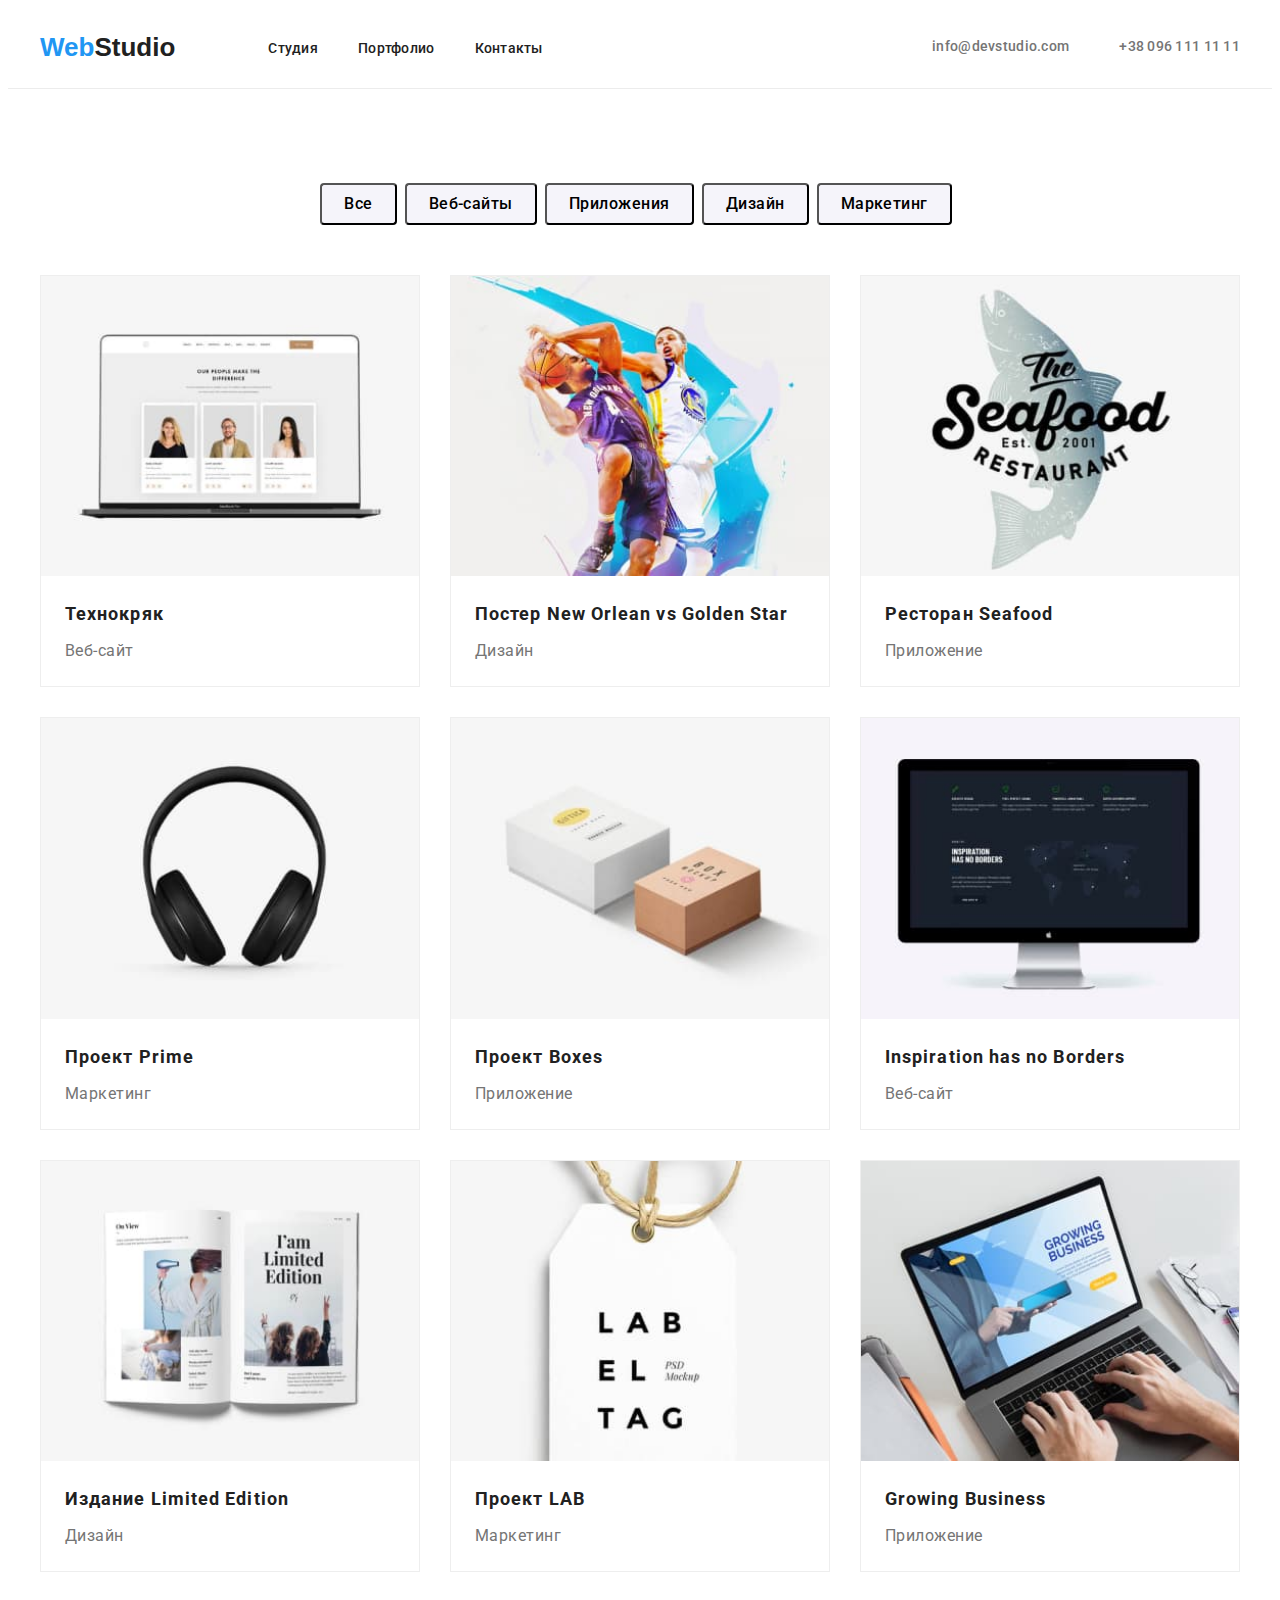
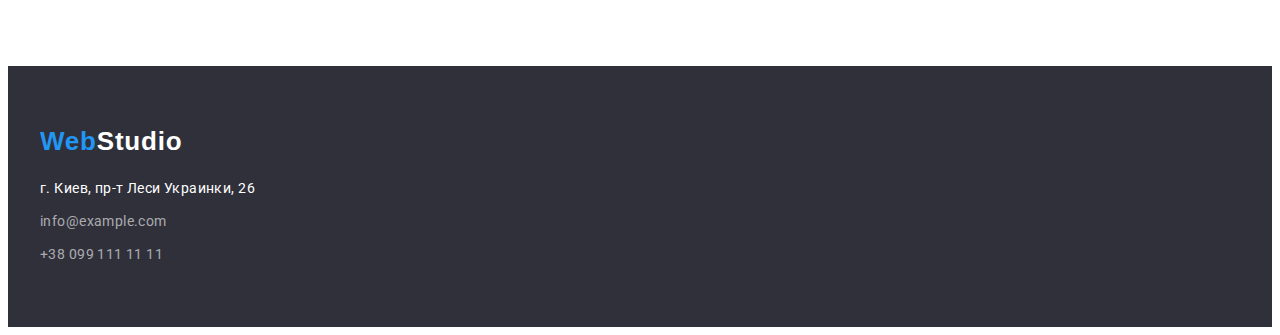
==== portfolio.html @ 6219fe59 "background hero" ====
<!DOCTYPE html>
<html lang="ru">
<head>
    <meta charset="UTF-8">
    <meta http-equiv="X-UA-Compatible" content="IE=edge">
    <meta name="viewport" content="width=device-width, initial-scale=1.0">
    <title>Portfolio</title>
    <link rel="preconnect" href="https://fonts.googleapis.com">
    <link rel="preconnect" href="https://fonts.gstatic.com" crossorigin>
    <link href="https://fonts.googleapis.com/css2?family=Roboto:wght@400;500;700;900&display=swap" rel="stylesheet">
    <link rel="stylesheet" href="./css/style.css" />
</head>
<body>
    <header class="header">
        <div class="container header-container">
            <nav class="navigation">
                <a href="/" class="logo"><span class="logo-web" lang="en">Web</span>Studio
                </a>
        
                <ul class="header-list">
                    <li class="header-item">
                        <a href="./index.html" class="header-link">Студия</a>
                    </li>
                    <li class="header-item">
                        <a href="./portfolio.html" class="header-link">Портфолио</a>
                    </li>
                    <li class="header-item">
                        <a href="" class="header-link">Контакты</a>
                    </li>
                </ul>
            </nav>
        
            <ul class="header-list-contacts">
                <li class="header-item-contacts">
                    <a href="mailto:info@devstudio.com" class="header-link">info@devstudio.com</a>
                </li>
                <li class="header-item-contacts">
                    <a href="tel:+380961111111" class="header-link">+38 096 111 11 11</a>
                </li>
            </ul>
        </div>
    </header>

    <main>
        <section class="section">
            <div class="container">
                <h1 class="visually-hidden">Кнопки</h1>
                    <ul class="portfolio-btn-list">
                        <li class="portfolio-btn-item"><button type="button" class="portfolio-btn">Все</button></li>
                        <li class="portfolio-btn-item"><button type="button" class="portfolio-btn">Веб-сайты</button></li>  
                        <li class="portfolio-btn-item"><button type="button" class="portfolio-btn">Приложения</button></li>
                        <li class="portfolio-btn-item"><button type="button" class="portfolio-btn">Дизайн</button></li>
                        <li class="portfolio-btn-item"><button type="button" class="portfolio-btn">Маркетинг</button></li>
                    </ul>
            
                <ul class="portfolio">
                    <li class="portfolio-item">
                        <a href="./Images-portfolio/1-tehnokrack.jpg" class="portfolio-item-link"><img src="./Images-portfolio/1-tehnokrack.jpg" alt="" width="370">
                            <div class="portfolio-item-name">
                                <h3 class="portfolio-item-heading">Технокряк</h3>
                                <p class="portfolio-item-paragraph">Веб-сайт</p>
                            </div>
                        </a>

                    </li>
                    <li class="portfolio-item">
                        <a href="./Images-portfolio/2-poster.jpg" class="portfolio-item-link"><img src="./Images-portfolio/2-poster.jpg" alt="" width="370">
                            <div class="portfolio-item-name">
                                <h3 class="portfolio-item-heading">Постер <span lang="en">New Orlean vs Golden Star</span></h3>
                                <p class="portfolio-item-paragraph">Дизайн</p>
                            </div>
                        </a>
                        
                    </li>
                    <li class="portfolio-item">
                        <a href="./Images-portfolio/3-restaurant.jpg" class="portfolio-item-link"><img src="./Images-portfolio/3-restaurant.jpg" alt="" width="370">
                            <div class="portfolio-item-name">
                                <h3 class="portfolio-item-heading">Ресторан <span lang="en">Seafood</span></h3>
                                <p class="portfolio-item-paragraph">Приложение</p>
                            </div>
                        </a>
                        
                    </li>
                    <li class="portfolio-item">
                        <a href="./Images-portfolio/4-prime.jpg" class="portfolio-item-link"><img src="./Images-portfolio/4-prime.jpg" alt="" width="370">
                            <div class="portfolio-item-name">
                                <h3 class="portfolio-item-heading">Проект <span lang="en">Prime</span></h3>
                                <p class="portfolio-item-paragraph">Маркетинг</p>
                            </div>
                        </a>

                    </li>
                    <li class="portfolio-item">
                        <a href="./Images-portfolio/5-boxes.jpg" class="portfolio-item-link"><img src="./Images-portfolio/5-boxes.jpg" alt="" width="370">
                            <div class="portfolio-item-name">
                                <h3 class="portfolio-item-heading">Проект <span lang="en">Boxes</span></h3>
                                <p class="portfolio-item-paragraph">Приложение</p>
                            </div>
                        </a>
                        
                    </li>
                    <li class="portfolio-item">
                        <a href="./Images-portfolio/6-inspiration.jpg" class="portfolio-item-link"><img src="./Images-portfolio/6-inspiration.jpg" alt="" width="370">
                            <div class="portfolio-item-name">
                                <h3 class="portfolio-item-heading"><span lang="en">Inspiration has no Borders</span></h3>
                                <p class="portfolio-item-paragraph">Веб-сайт</p>
                            </div>
                        </a>

                    </li>
                    <li class="portfolio-item">
                        <a href="./Images-portfolio/7-edition.jpg" class="portfolio-item-link"><img src="./Images-portfolio/7-edition.jpg" alt="" width="370">
                            <div class="portfolio-item-name">
                                <h3 class="portfolio-item-heading">Издание <span lang="en">Limited Edition</span></h3>
                                <p class="portfolio-item-paragraph">Дизайн</p>
                            </div>
                        </a>

                    </li>
                    <li class="portfolio-item">
                        <a href="./Images-portfolio/8-lab.jpg" class="portfolio-item-link"><img src="./Images-portfolio/8-lab.jpg" alt="" width="370">
                            <div class="portfolio-item-name">
                                <h3 class="portfolio-item-heading">Проект <span lang="en">LAB</span></h3>
                                <p class="portfolio-item-paragraph">Маркетинг</p>
                            </div>
                        </a>

                    </li>
                    <li class="portfolio-item">
                        <a href="./Images-portfolio/9-business.jpg" class="portfolio-item-link"><img src="./Images-portfolio/9-business.jpg" alt="" width="370">
                            <div class="portfolio-item-name">
                                <h3 class="portfolio-item-heading"><span lang="en">Growing Business</span></h3>
                                <p class="portfolio-item-paragraph">Приложение</p>
                            </div>
                        </a>

                    </li>
                </ul>
            </div>
        </section>

    </main>

    <footer class="footer">
        <div class="container">
            <div class="container-logo">
                <a href="/" class="footer-logo"><span class="footer-web" lang="en">Web</span>Studio</a>
            </div>
            <address class="footer-address">
                <ul class="footer-list">
                    <li class="footer-item">
                        <a href="" class="footer-item-address">г. Киев, пр-т Леси Украинки, 26</a>
                    </li>
                    <li class="footer-item">
                        <a href="mailto:info@example.com" class="footer-item-mail">info@example.com</a>
                    </li>
                    <li class="footer-item">
                        <a href="tel:+380991111111" class="footer-item-tel">+38 099 111 11 11</a>
                    </li>
                </ul>
            </address>
        </div>
    
    </footer>
    
</body>
</html>
---- css/style.css ----
body {
  font-family: 'Roboto', sans-serif;
  color: #212121;
}

:root {
  --accent-color: #2196f3;
  --white-color: #ffffff;
  --contacts-color: #757575;
  --text-color: #757575;
  --background-color: #2f303a;
  --portfolio-link: #212121;
  --portfolio-btn: #f5f4fa;
}

.container {
  width: 1200px;
  padding-left: 15px;
  padding-right: 15px;
  margin: 0 auto;
}

ul {
  list-style-type: none;
}

a {
  text-decoration: none;
}

p,
h1,
h2,
h3 {
  margin: 0;
}

ul {
  margin: 0;
  padding: 0;
}

button {
  cursor: pointer;
}

img {
  display: block;
  width: 100%;
  height: auto;
}

.section {
  padding-top: 94px;
  padding-bottom: 94px;
}

/*------header------*/

.header {
  padding-top: 24px;
  padding-bottom: 25px;
}

.logo {
  font-family: 'Raleway', sans-serif;
  font-weight: bold;
  font-size: 26px;
  line-height: 1.19;
  color: currentColor;
  margin-right: 93px;
}

.logo-web {
  color: var(--accent-color);
}

.header-link,
.header-list-contacts {
  font-style: normal;
  font-weight: 500;
  font-size: 14px;
  line-height: 1.14;
  letter-spacing: 0.02em;
  color: currentColor;
}

.header-container {
  display: flex;
}

.navigation {
  display: flex;
  align-items: center;
}

.header-list {
  display: flex;
}

.header-item + .header-item {
  margin-left: 40px;
}

.header-link:hover,
.header-link:focus {
  color: var(--accent-color);
}

.header-item-contacts + .header-item-contacts {
  margin-left: 50px;
}

.header-list-contacts:hover,
.header-list-contacts:focus {
  color: var(--accent-color);
}

.header-list-contacts {
  display: flex;
  margin-left: auto;
  align-items: center;
}

.header-item-contacts {
  color: var(--contacts-color);
}

/*------hero------*/
.hero {
  background-color: var(--background-color);
  background-image: linear-gradient(rgba(47, 48, 58, 0.4), rgba(47, 48, 58, 0.4)),
    url(../Images-hero/img-hero.jpg);
  background-repeat: no-repeat;
  background-position: center;
  background-size: cover;
  height: 600px;
  padding-top: 200px;
  padding-bottom: 200px;
  display: flex;
  flex-grow: 1;
  flex-direction: column;
}

.hero-title {
  font-weight: 900;
  font-size: 44px;
  line-height: 1.36;
  color: var(--white-color);
  text-align: center;
  letter-spacing: 0.06em;
  text-transform: uppercase;
  width: 696px;
  margin: 0 auto 30px auto;
}

.hero-btn {
  font-family: inherit;
  font-weight: bold;
  font-size: 16px;
  line-height: 1.875;
  display: flex;
  align-items: center;
  text-align: center;
  letter-spacing: 0.06em;
  color: var(--white-color);
  background: #2196f3;
  cursor: pointer;
  box-shadow: 0px 4px 4px rgba(0, 0, 0, 0.15);
  border-radius: 4px;
  min-width: 200px;
  margin: 0 auto;
  justify-content: center;
  height: 50px;
}

/*------feature------*/

.feature-list {
  display: flex;
}

.feature-item + .feature-item {
  margin-left: 30px;
}

.feature-heading {
  font-weight: bold;
  font-size: 14px;
  line-height: 1.14;
  letter-spacing: 0.03em;
  text-transform: uppercase;
  color: currentColor;
  margin-bottom: 10px;
}

.feature-text {
  font-weight: normal;
  font-size: 14px;
  line-height: 24px;
  letter-spacing: 0.03em;
  color: var(--text-color);
}

/*------activity & command------*/
.activity-heading,
.command-heading {
  font-weight: bold;
  font-size: 36px;
  line-height: 1.16;
  text-align: center;
  letter-spacing: 0.03em;
  color: currentColor;
}

.activity {
  padding-top: 0;
}

.activity-heading {
  margin-bottom: 50px;
}

.activity-list {
  display: flex;
}

.activity-item + .activity-item {
  margin-left: 30px;
}

/*------command------*/
.command {
  background: #f5f4fa;
  padding-top: 94px;
}

.command-item + .command-item {
  margin-left: 30px;
}

.command-item {
  background: #ffffff;
  box-shadow: 0px 1px 3px rgba(0, 0, 0, 0.12), 0px 1px 1px rgba(0, 0, 0, 0.14),
    0px 2px 1px rgba(0, 0, 0, 0.2);
  border-radius: 0px 0px 4px 4px;
  margin-bottom: 16px;
}
.comand-item-name {
  padding-top: 30px;
  padding-bottom: 30px;
}

.command-list {
  display: flex;
}

.command-heading {
  margin-bottom: 50px;
}

.command-item-heading {
  font-weight: 500;
  font-size: 16px;
  line-height: 1.187;
  text-align: center;
  letter-spacing: 0.03em;
  color: currentColor;
  margin-bottom: 10px;
}
.command-item-paragraph {
  font-weight: normal;
  font-size: 16px;
  line-height: 1.187;
  text-align: center;
  letter-spacing: 0.03em;
  color: var(--text-color);
}

.command-item-networks {
  display: flex;
  justify-content: center;
}

.command-social-networks.command-social-networks {
  margin-left: 10px;
}

.social-networks-link {
  width: 44px;
  height: 44px;
}

/*------footer------*/
.footer {
  background-color: var(--background-color);
  padding-top: 60px;
  padding-bottom: 60px;
  flex-grow: 1;
}

.footer-logo {
  font-family: 'Raleway', sans-serif;
  font-weight: bold;
  font-size: 26px;
  line-height: 1.19;
  letter-spacing: 0.03em;
  color: var(--white-color);
}

.container-logo {
  margin-bottom: 20px;
}

.footer-web {
  color: var(--accent-color);
}

.footer-item-address:hover,
.footer-item-mail:hover,
.footer-item-tel:hover {
  color: var(--accent-color);
}

.footer-item-address:focus,
.footer-item-mail:focus,
.footer-item-tel:focus {
  color: var(--accent-color);
}

.footer-item-address {
  font-style: normal;
  font-weight: normal;
  font-size: 14px;
  line-height: 1.71;
  letter-spacing: 0.03em;
  color: var(--white-color);
}

.footer-item-mail,
.footer-item-tel {
  font-style: normal;
  font-weight: normal;
  font-size: 14px;
  line-height: 1.71;
  letter-spacing: 0.03em;
  color: rgba(255, 255, 255, 0.6);
}

.footer-item {
  margin-bottom: 9px;
}

.footer-item:last-child {
  margin-bottom: 0;
}

/*------css-portfolio-------*/
.visually-hidden {
  position: absolute;
  white-space: nowrap;
  width: 1px;
  height: 1px;
  overflow: hidden;
  border: 0;
  padding: 0;
  clip: rect(0 0 0 0);
  clip-path: inset(50%);
  margin: -1px;
  background: #f5f4fa;
  border-radius: 4px;
}

.header {
  border-bottom-width: 1px;
  border-bottom-style: solid;
  border-bottom-color: #ececec;
}

.portfolio-btn:hover {
  background-color: var(--accent-color);
  color: var(--white-color);
  box-shadow: 0px 3px 1px rgba(0, 0, 0, 0.1), 0px 1px 2px rgba(0, 0, 0, 0.08),
    0px 2px 2px rgba(0, 0, 0, 0.12);
  border-radius: 4px;
  font-weight: 500;
  font-size: 16px;
  line-height: 26px;
  text-align: center;
  letter-spacing: 0.03em;
}

.portfolio-btn:focus {
  background-color: var(--accent-color);
  color: var(--white-color);
  box-shadow: 0px 3px 1px rgba(0, 0, 0, 0.1), 0px 1px 2px rgba(0, 0, 0, 0.08),
    0px 2px 2px rgba(0, 0, 0, 0.12);
  border-radius: 4px;
  font-weight: 500;
  font-size: 16px;
  line-height: 26px;
  text-align: center;
  letter-spacing: 0.03em;
}

.portfolio-btn-list {
  margin-bottom: 50px;
  display: flex;
  align-items: center;
  justify-content: center;
}

.portfolio-btn-item {
  margin-right: 8px;
}

.portfolio-btn {
  font-family: inherit;
  font-weight: 500;
  font-size: 16px;
  line-height: calc(26 / 16);
  text-align: center;
  letter-spacing: 0.03em;
  cursor: pointer;
  padding-top: 6px;
  padding-bottom: 6px;
  padding-left: 22px;
  padding-right: 22px;
  background-color: var(--portfolio-btn);
  border-radius: 4px;
}

.portfolio {
  display: flex;
  margin-left: -30px;
  margin-bottom: -30px;
  flex-wrap: wrap;
}

.portfolio-item {
  box-sizing: border-box;
  width: calc(100% / 3 - 30px);
  margin-left: 30px;
  margin-bottom: 30px;
  border: 1px solid #eeeeee;
}

.portfolio-item-name {
  padding-top: 20px;
  padding-bottom: 20px;
}

.portfolio-item-heading {
  font-weight: bold;
  font-size: 18px;
  line-height: calc(36 / 18);
  letter-spacing: 0.06em;
  padding-bottom: 4px;
  margin-left: 24px;
  color: var(--portfolio-link);
}

.portfolio-item-paragraph {
  font-weight: normal;
  font-size: 16px;
  line-height: 30px;
  letter-spacing: 0.03em;
  color: var(--text-color);
  margin-left: 24px;
}

.portfolio-item-link {
  display: block;
}
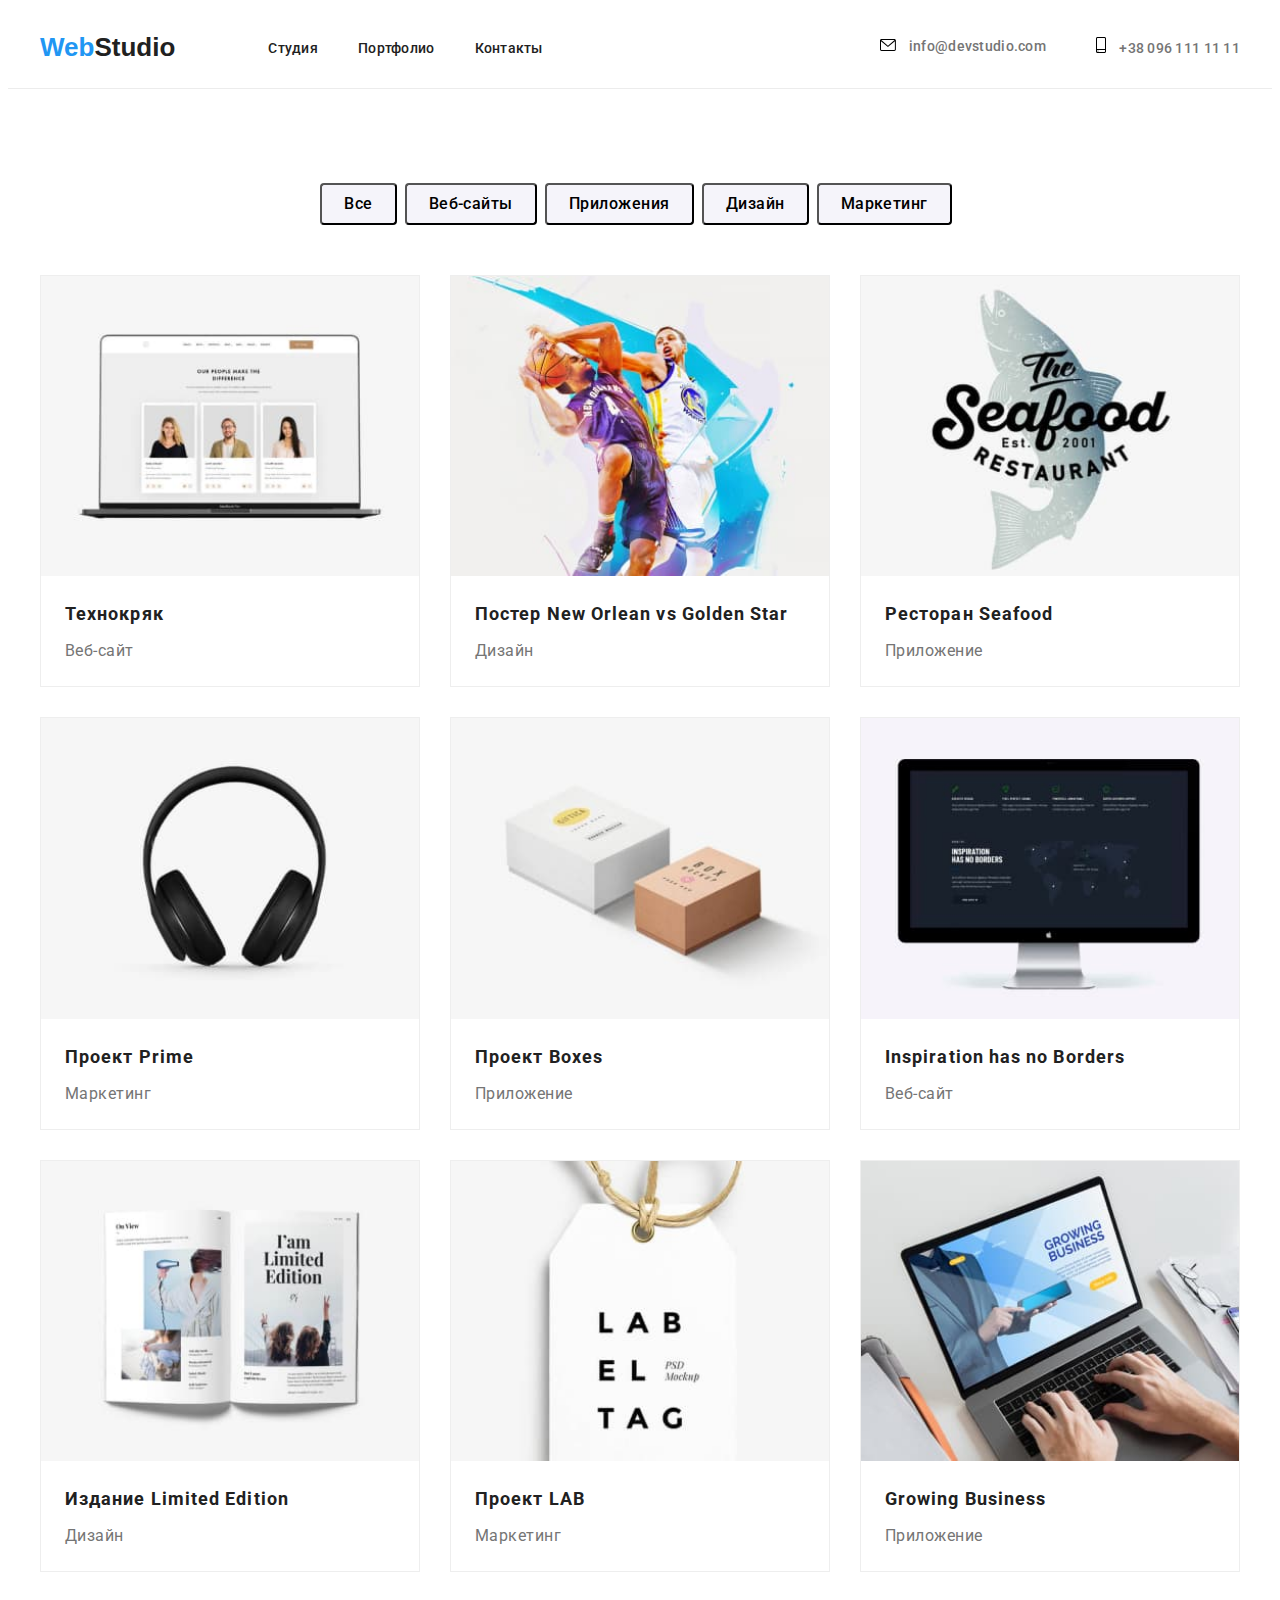
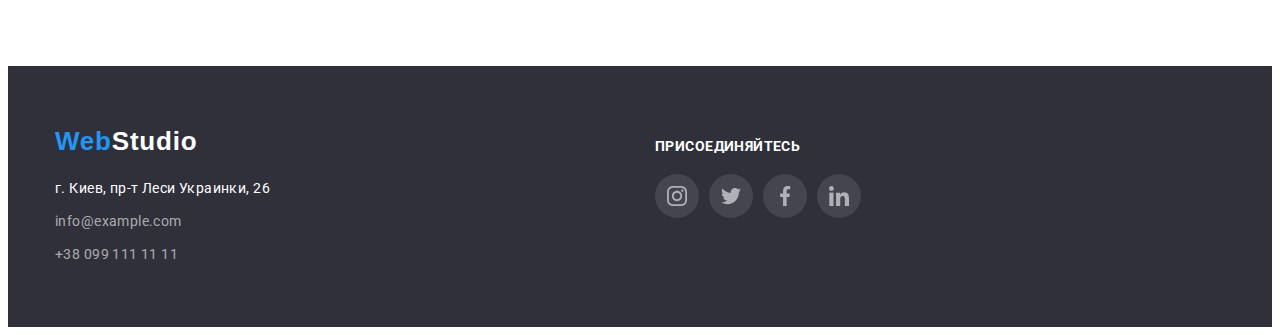
==== commit cf11dd66: "adding icons" ====
--- a/portfolio.html
+++ b/portfolio.html
@@ -4,6 +4,9 @@
     <meta charset="UTF-8">
     <meta http-equiv="X-UA-Compatible" content="IE=edge">
     <meta name="viewport" content="width=device-width, initial-scale=1.0">
+    <link rel="stylesheet" href="https://cdnjs.cloudflare.com/ajax/libs/modern-normalize/1.1.0/modern-normalize.min.css"
+        integrity="sha512-wpPYUAdjBVSE4KJnH1VR1HeZfpl1ub8YT/NKx4PuQ5NmX2tKuGu6U/JRp5y+Y8XG2tV+wKQpNHVUX03MfMFn9Q=="
+        crossorigin="anonymous" referrerpolicy="no-referrer" />
     <title>Portfolio</title>
     <link rel="preconnect" href="https://fonts.googleapis.com">
     <link rel="preconnect" href="https://fonts.gstatic.com" crossorigin>
@@ -32,9 +35,19 @@
         
             <ul class="header-list-contacts">
                 <li class="header-item-contacts">
+                    <a href="" class="header-contacts-link">
+                        <svg class="header-contacts-icons" width="16" height="12">
+                            <use href="./Images/header-icons.svg#icon-envelope"></use>
+                        </svg>
+                    </a>
                     <a href="mailto:info@devstudio.com" class="header-link">info@devstudio.com</a>
                 </li>
                 <li class="header-item-contacts">
+                    <a href="" class="header-contacts-link">
+                        <svg class="header-contacts-icons" width="10" height="16">
+                            <use href="./Images/header-icons.svg#icon-smartphone"></use>
+                        </svg>
+                    </a>
                     <a href="tel:+380961111111" class="header-link">+38 096 111 11 11</a>
                 </li>
             </ul>
@@ -142,25 +155,61 @@
     </main>
 
     <footer class="footer">
-        <div class="container">
-            <div class="container-logo">
-                <a href="/" class="footer-logo"><span class="footer-web" lang="en">Web</span>Studio</a>
+        <div class="footer-address-network">
+            <div class="container">
+                <div class="container-logo">
+                    <a href="/" class="footer-logo"><span class="footer-web" lang="en">Web</span>Studio</a>
+                </div>
+                <address class="footer-address">
+                    <ul class="footer-list">
+                        <li class="footer-item">
+                            <a href="" class="footer-item-address">г. Киев, пр-т Леси Украинки, 26</a>
+                        </li>
+                        <li class="footer-item">
+                            <a href="mailto:info@example.com" class="footer-item-mail">info@example.com</a>
+                        </li>
+                        <li class="footer-item">
+                            <a href="tel:+380991111111" class="footer-item-tel">+38 099 111 11 11</a>
+                        </li>
+                    </ul>
+                </address>
             </div>
-            <address class="footer-address">
-                <ul class="footer-list">
-                    <li class="footer-item">
-                        <a href="" class="footer-item-address">г. Киев, пр-т Леси Украинки, 26</a>
-                    </li>
-                    <li class="footer-item">
-                        <a href="mailto:info@example.com" class="footer-item-mail">info@example.com</a>
-                    </li>
-                    <li class="footer-item">
-                        <a href="tel:+380991111111" class="footer-item-tel">+38 099 111 11 11</a>
-                    </li>
+            <div class="container footer-social-networks">
+                <h3 class="footer-heading">присоединяйтесь</h3>
+                <ul class="footer-item-networks">
+                    <li class="footer-social-networks">
+                        <a href="" class="footer-social-networks-link">
+                            <svg class="footer-networks-link-icon" width="20" height="20">
+                                <use href="Images/icons.svg#icon-instagram"></use>
+                            </svg>
+                        </a>
+                    </li>
+                    <li class="footer-social-networks">
+                        <a href="" class="footer-social-networks-link">
+                            <svg class="footer-networks-link-icon" width="20" height="20">
+                                <use href="Images/icons.svg#icon-twitter"></use>
+                            </svg>
+                        </a>
+                    </li>
+                    <li class="footer-social-networks">
+                        <a href="" class="footer-social-networks-link">
+                            <svg class="footer-networks-link-icon" width="20" height="20">
+                                <use href="Images/icons.svg#icon-facebook"></use>
+                            </svg>
+                        </a>
+                    </li>
+                    <li class="footer-social-networks">
+                        <a href="" class="footer-social-networks-link">
+                            <svg class="footer-networks-link-icon" width="20" height="20">
+                                <use href="Images/icons.svg#icon-linkedin"></use>
+                            </svg>
+                        </a>
+                    </li>
+            
                 </ul>
-            </address>
+            </div>
         </div>
-    
+
     </footer>
     
 </body>
--- a/css/style.css
+++ b/css/style.css
@@ -125,8 +125,17 @@
 .header-item-contacts {
   color: var(--contacts-color);
 }
+.header-contacts-link {
+  margin-right: 10px;
+}
+
+.header-contacts-link:hover,
+.header-contacts-link:focus {
+  fill: var(--accent-color);
+}
 
 /*------hero------*/
+
 .hero {
   background-color: var(--background-color);
   background-image: linear-gradient(rgba(47, 48, 58, 0.4), rgba(47, 48, 58, 0.4)),
@@ -180,8 +189,26 @@
   display: flex;
 }
 
+.feature-item-icons {
+  width: 270px;
+  height: 120px;
+  background: #f5f4fa;
+  border-radius: 4px;
+}
+
+.feature-item-icons {
+  display: flex;
+  align-items: center;
+  justify-content: center;
+  margin-bottom: 25px;
+}
+
 .feature-item + .feature-item {
   margin-left: 30px;
+}
+
+.feature-item-icons:hover .feature-icons {
+  fill: var(--accent-color);
 }
 
 .feature-heading {
@@ -244,8 +271,8 @@
   box-shadow: 0px 1px 3px rgba(0, 0, 0, 0.12), 0px 1px 1px rgba(0, 0, 0, 0.14),
     0px 2px 1px rgba(0, 0, 0, 0.2);
   border-radius: 0px 0px 4px 4px;
-  margin-bottom: 16px;
-}
+}
+
 .comand-item-name {
   padding-top: 30px;
   padding-bottom: 30px;
@@ -275,6 +302,7 @@
   text-align: center;
   letter-spacing: 0.03em;
   color: var(--text-color);
+  margin-bottom: 16px;
 }
 
 .command-item-networks {
@@ -289,9 +317,76 @@
 .social-networks-link {
   width: 44px;
   height: 44px;
+  border-color: var(--accent-color);
+  border-radius: 50%;
+  display: flex;
+  align-items: center;
+  justify-content: center;
+}
+
+.networks-link-icon {
+  fill: #afb1b8;
+}
+
+.social-networks-link:hover,
+.social-networks-link:focus {
+  background-color: var(--accent-color);
+}
+
+.social-networks-link:hover .networks-link-icon {
+  fill: #ffffff;
+}
+
+/*-------------client------------*/
+.client-heading {
+  font-weight: bold;
+  font-size: 36px;
+  line-height: 42px;
+  text-align: center;
+  letter-spacing: 0.03em;
+  margin-bottom: 50px;
+}
+
+.client-list {
+  display: flex;
+  justify-content: center;
+}
+
+.client-item + .client-item {
+  margin-left: 30px;
+}
+
+.client-item {
+  width: 170px;
+  height: 92px;
+  border: 1px solid #afb1b8;
+  box-sizing: border-box;
+  border-radius: 4px;
+  display: flex;
+  align-items: center;
+  justify-content: center;
+}
+
+.client-item-link {
+  width: 106px;
+  height: 60px;
+}
+
+.client-item-icons {
+  fill: #afb1b8;
+}
+
+.client-item-link:hover .client-item-icons {
+  fill: var(--accent-color);
+}
+
+.client-item:hover,
+.client-item:focus {
+  border: 1px solid var(--accent-color);
 }
 
 /*------footer------*/
+
 .footer {
   background-color: var(--background-color);
   padding-top: 60px;
@@ -353,6 +448,56 @@
 
 .footer-item:last-child {
   margin-bottom: 0;
+}
+
+.footer-address-network {
+  display: flex;
+  width: 1200px;
+  padding-left: 15px;
+  padding-right: 15px;
+  margin: 0 auto;
+}
+
+.footer-heading {
+  font-size: 14px;
+  line-height: 16px;
+  letter-spacing: 0.03em;
+  text-transform: uppercase;
+  color: #ffffff;
+  margin-top: 12px;
+}
+
+.footer-item-networks {
+  margin-top: 20px;
+  display: flex;
+}
+
+.footer-social-networks-link {
+  width: 44px;
+  height: 44px;
+  background: rgba(255, 255, 255, 0.1);
+  border-color: var(--accent-color);
+  border-radius: 50%;
+  display: flex;
+  align-items: center;
+  justify-content: center;
+}
+
+.footer-networks-link-icon {
+  fill: #afb1b8;
+}
+
+.footer-social-networks + .footer-social-networks {
+  margin-left: 10px;
+}
+
+.footer-social-networks-link:hover,
+.footer-social-networks-link:focus {
+  background-color: var(--accent-color);
+}
+
+.footer-social-networks-link:hover .footer-networks-link-icon {
+  fill: #ffffff;
 }
 
 /*------css-portfolio-------*/
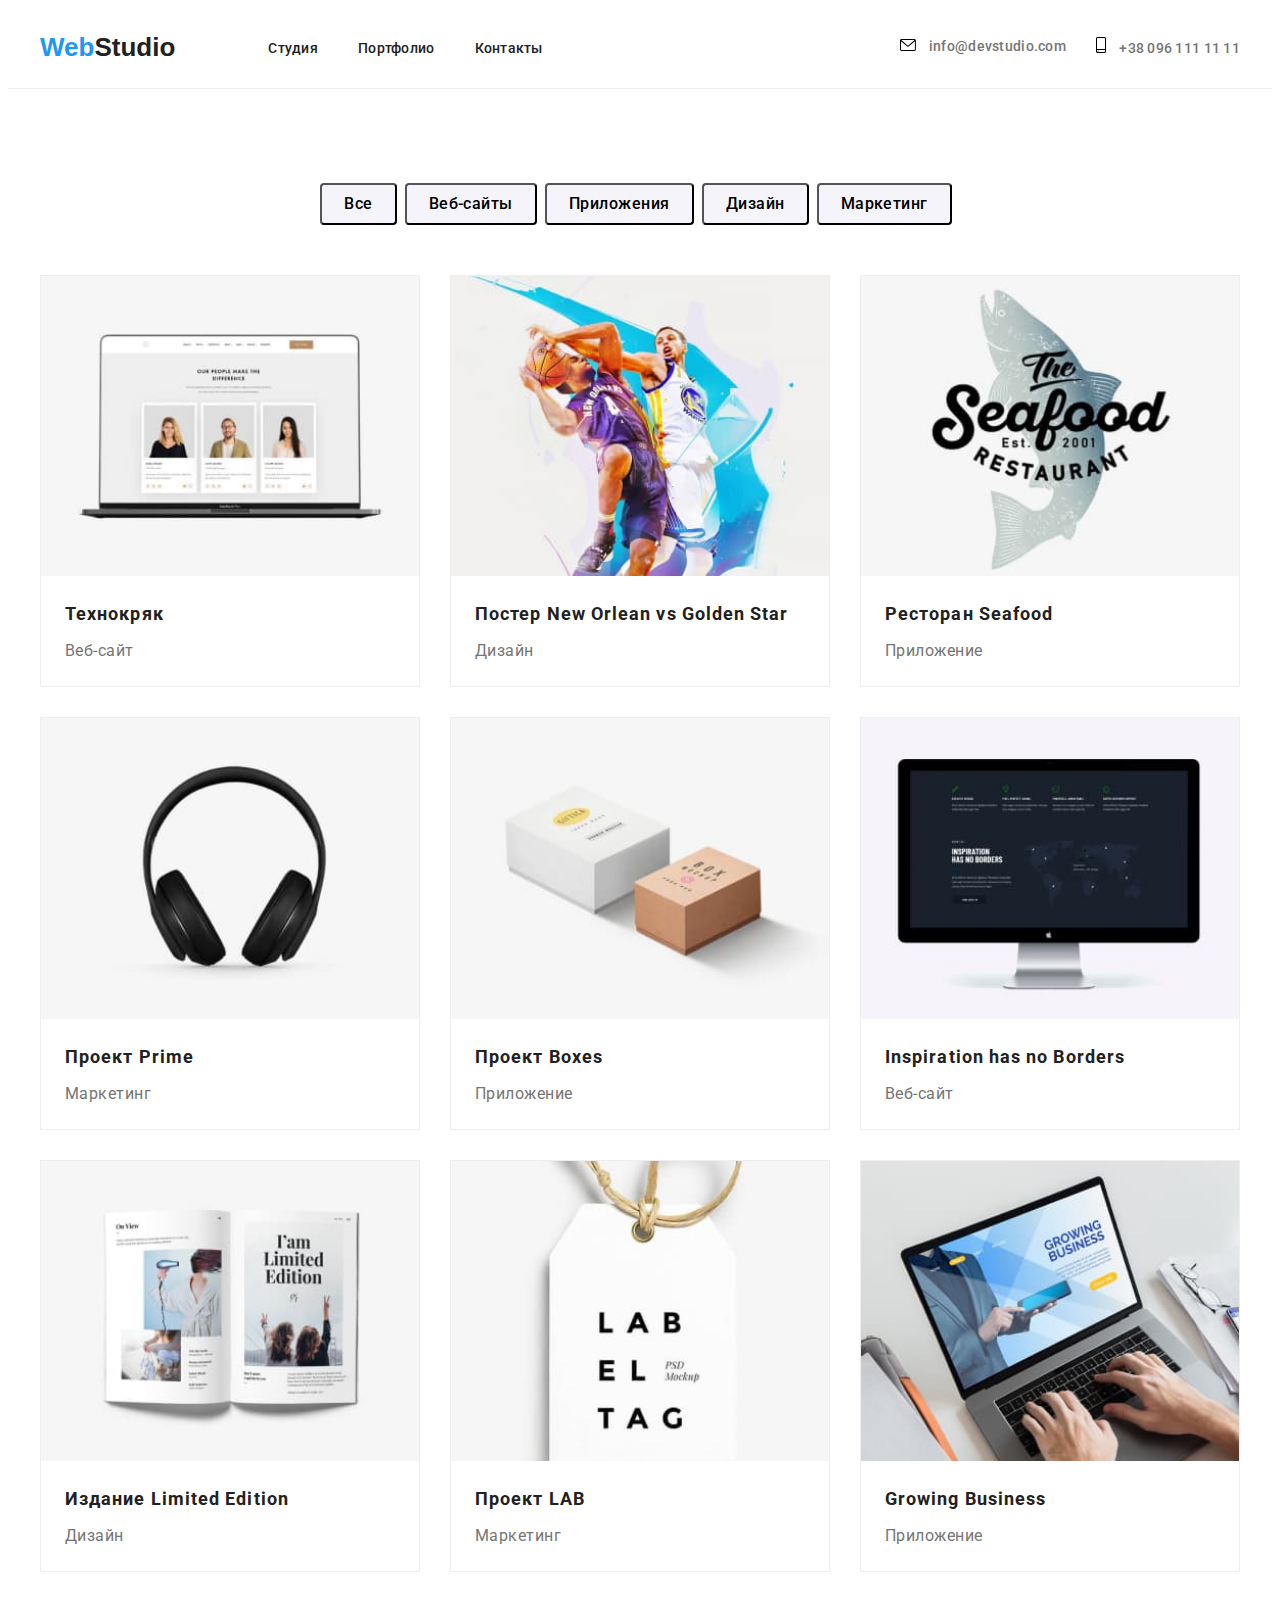
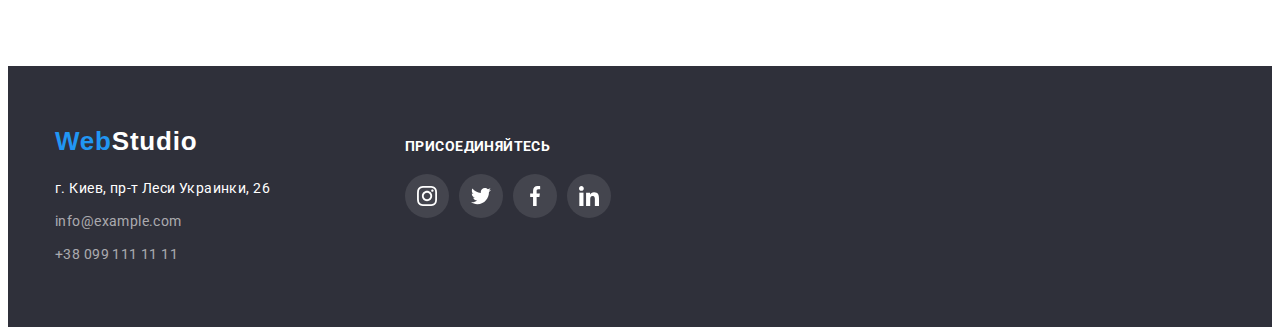
==== commit 848d37ce: "correction hw" ====
--- a/portfolio.html
+++ b/portfolio.html
@@ -35,20 +35,20 @@
         
             <ul class="header-list-contacts">
                 <li class="header-item-contacts">
-                    <a href="" class="header-contacts-link">
+                    <a href="mailto:info@devstudio.com" class="header-link">
                         <svg class="header-contacts-icons" width="16" height="12">
-                            <use href="./Images/header-icons.svg#icon-envelope"></use>
+                            <use href="./Images/icons.svg#icon-envelope"></use>
                         </svg>
+                        <span class="header-contacts-name">info@devstudio.com</span>
                     </a>
-                    <a href="mailto:info@devstudio.com" class="header-link">info@devstudio.com</a>
                 </li>
                 <li class="header-item-contacts">
-                    <a href="" class="header-contacts-link">
+                    <a href="tel:+380961111111" class="header-link">
                         <svg class="header-contacts-icons" width="10" height="16">
-                            <use href="./Images/header-icons.svg#icon-smartphone"></use>
+                            <use href="./Images/icons.svg#icon-smartphone"></use>
                         </svg>
+                        <span class="header-contacts-name">+38 096 111 11 11</span>
                     </a>
-                    <a href="tel:+380961111111" class="header-link">+38 096 111 11 11</a>
                 </li>
             </ul>
         </div>
--- a/css/style.css
+++ b/css/style.css
@@ -105,15 +105,11 @@
 .header-link:hover,
 .header-link:focus {
   color: var(--accent-color);
+  fill: var(--accent-color);
 }
 
 .header-item-contacts + .header-item-contacts {
-  margin-left: 50px;
-}
-
-.header-list-contacts:hover,
-.header-list-contacts:focus {
-  color: var(--accent-color);
+  margin-left: 30px;
 }
 
 .header-list-contacts {
@@ -125,13 +121,9 @@
 .header-item-contacts {
   color: var(--contacts-color);
 }
-.header-contacts-link {
-  margin-right: 10px;
-}
-
-.header-contacts-link:hover,
-.header-contacts-link:focus {
-  fill: var(--accent-color);
+
+.header-contacts-name {
+  margin-left: 10px;
 }
 
 /*------hero------*/
@@ -190,6 +182,7 @@
 }
 
 .feature-item-icons {
+  font-family: inherit;
   width: 270px;
   height: 120px;
   background: #f5f4fa;
@@ -356,20 +349,15 @@
   margin-left: 30px;
 }
 
-.client-item {
+.client-item-link {
   width: 170px;
-  height: 92px;
+  height: 90px;
   border: 1px solid #afb1b8;
   box-sizing: border-box;
   border-radius: 4px;
   display: flex;
   align-items: center;
   justify-content: center;
-}
-
-.client-item-link {
-  width: 106px;
-  height: 60px;
 }
 
 .client-item-icons {
@@ -465,10 +453,12 @@
   text-transform: uppercase;
   color: #ffffff;
   margin-top: 12px;
+  margin-bottom: 20px;
+  margin-left: -250px;
 }
 
 .footer-item-networks {
-  margin-top: 20px;
+  margin-left: -250px;
   display: flex;
 }
 
@@ -484,7 +474,7 @@
 }
 
 .footer-networks-link-icon {
-  fill: #afb1b8;
+  fill: var(--white-color);
 }
 
 .footer-social-networks + .footer-social-networks {
@@ -522,19 +512,7 @@
   border-bottom-color: #ececec;
 }
 
-.portfolio-btn:hover {
-  background-color: var(--accent-color);
-  color: var(--white-color);
-  box-shadow: 0px 3px 1px rgba(0, 0, 0, 0.1), 0px 1px 2px rgba(0, 0, 0, 0.08),
-    0px 2px 2px rgba(0, 0, 0, 0.12);
-  border-radius: 4px;
-  font-weight: 500;
-  font-size: 16px;
-  line-height: 26px;
-  text-align: center;
-  letter-spacing: 0.03em;
-}
-
+.portfolio-btn:hover,
 .portfolio-btn:focus {
   background-color: var(--accent-color);
   color: var(--white-color);
@@ -617,3 +595,11 @@
 .portfolio-item-link {
   display: block;
 }
+
+.portfolio-item:hover,
+.portfolio-item:focus {
+  border: 1px solid #eeeeee;
+  box-sizing: border-box;
+  box-shadow: 0px 1px 1px rgba(0, 0, 0, 0.12), 0px 4px 4px rgba(0, 0, 0, 0.06),
+    1px 4px 6px rgba(0, 0, 0, 0.16);
+}
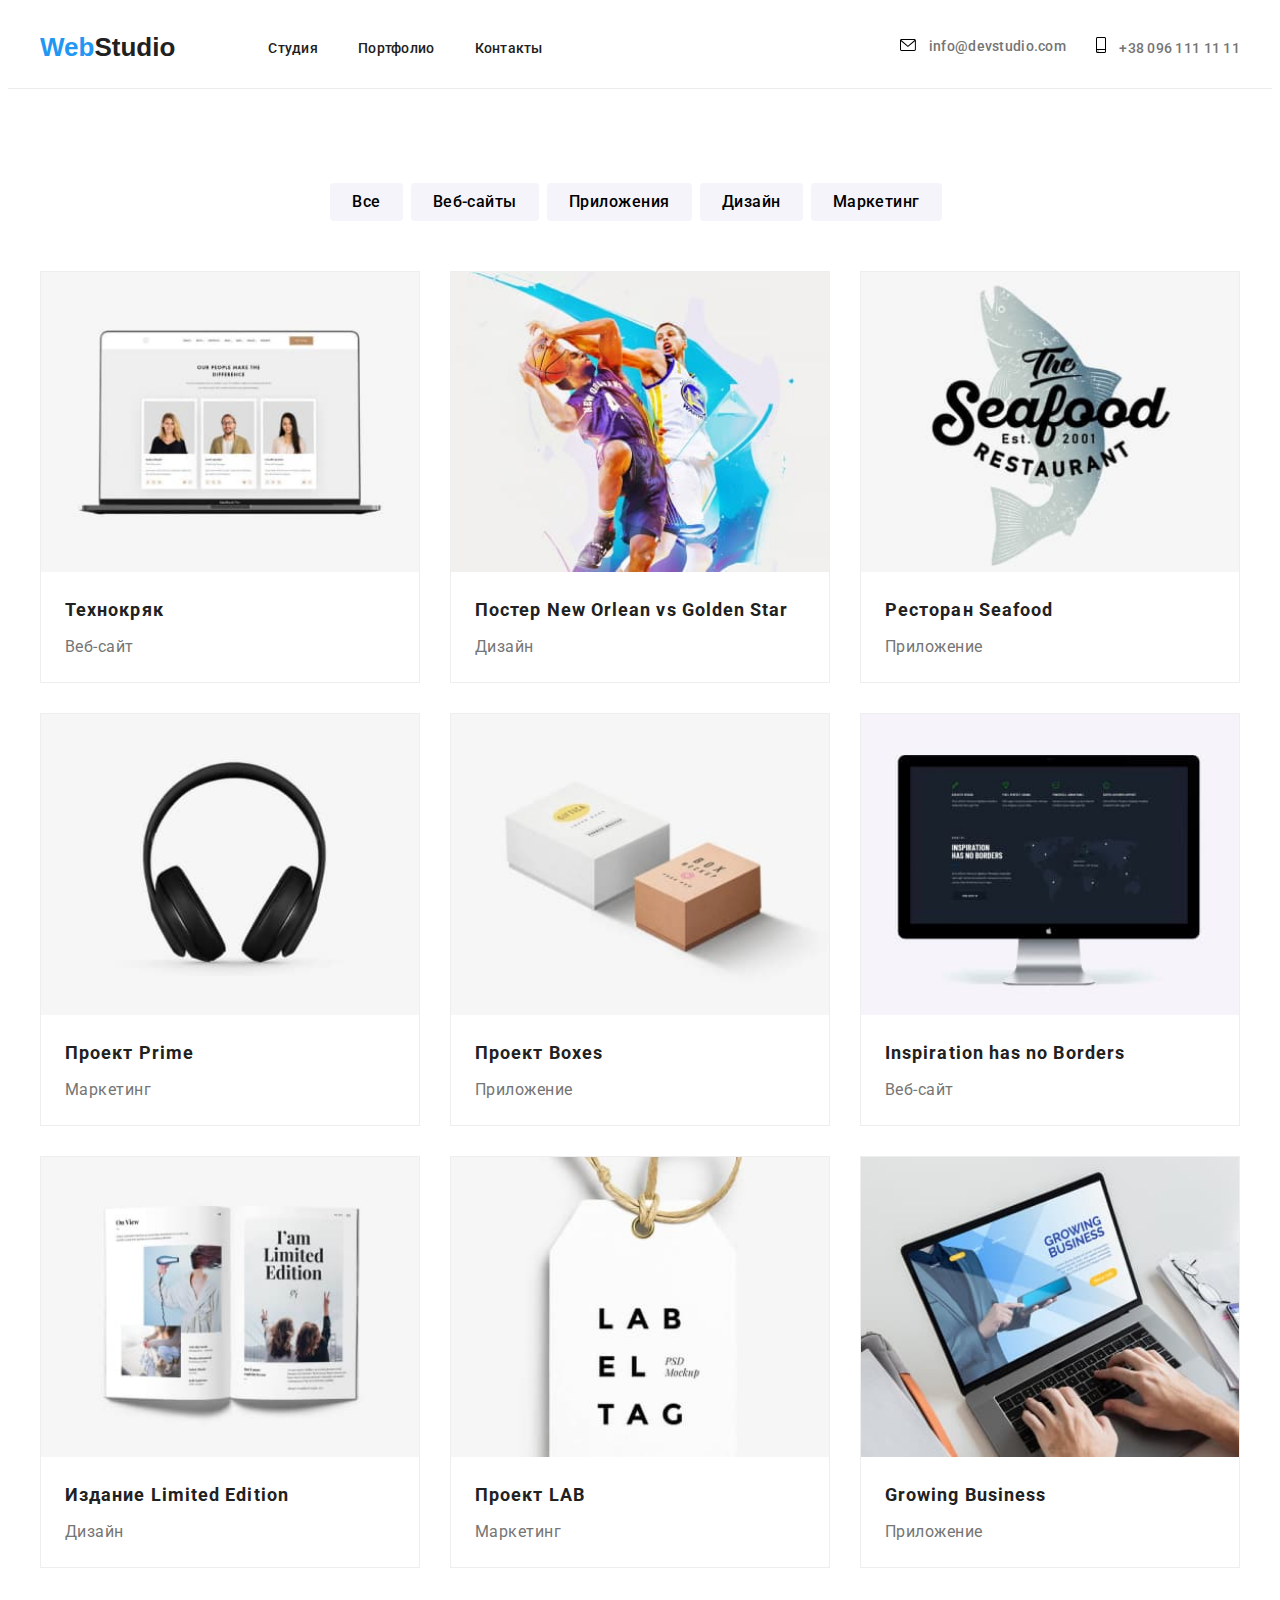
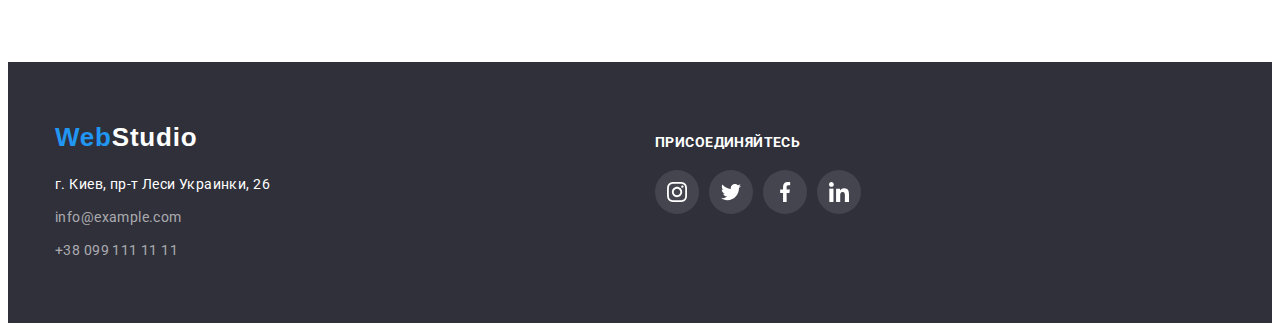
==== commit 16b85c66: "правки" ====
--- a/portfolio.html
+++ b/portfolio.html
@@ -155,11 +155,9 @@
     </main>
 
     <footer class="footer">
-        <div class="footer-address-network">
-            <div class="container">
-                <div class="container-logo">
-                    <a href="/" class="footer-logo"><span class="footer-web" lang="en">Web</span>Studio</a>
-                </div>
+        <div class="container footer-address-network">
+            <div class="container container-logo">
+                <a href="/" class="footer-logo"><span class="footer-web" lang="en">Web</span>Studio</a>
                 <address class="footer-address">
                     <ul class="footer-list">
                         <li class="footer-item">
@@ -180,32 +178,32 @@
                     <li class="footer-social-networks">
                         <a href="" class="footer-social-networks-link">
                             <svg class="footer-networks-link-icon" width="20" height="20">
-                                <use href="Images/icons.svg#icon-instagram"></use>
-                            </svg>
-                        </a>
-                    </li>
-                    <li class="footer-social-networks">
-                        <a href="" class="footer-social-networks-link">
-                            <svg class="footer-networks-link-icon" width="20" height="20">
-                                <use href="Images/icons.svg#icon-twitter"></use>
-                            </svg>
-                        </a>
-                    </li>
-                    <li class="footer-social-networks">
-                        <a href="" class="footer-social-networks-link">
-                            <svg class="footer-networks-link-icon" width="20" height="20">
-                                <use href="Images/icons.svg#icon-facebook"></use>
-                            </svg>
-                        </a>
-                    </li>
-                    <li class="footer-social-networks">
-                        <a href="" class="footer-social-networks-link">
-                            <svg class="footer-networks-link-icon" width="20" height="20">
-                                <use href="Images/icons.svg#icon-linkedin"></use>
-                            </svg>
-                        </a>
-                    </li>
-            
+                                <use href="./Images/icons.svg#icon-instagram"></use>
+                            </svg>
+                        </a>
+                    </li>
+                    <li class="footer-social-networks">
+                        <a href="" class="footer-social-networks-link">
+                            <svg class="footer-networks-link-icon" width="20" height="20">
+                                <use href="./Images/icons.svg#icon-twitter"></use>
+                            </svg>
+                        </a>
+                    </li>
+                    <li class="footer-social-networks">
+                        <a href="" class="footer-social-networks-link">
+                            <svg class="footer-networks-link-icon" width="20" height="20">
+                                <use href="./Images/icons.svg#icon-facebook"></use>
+                            </svg>
+                        </a>
+                    </li>
+                    <li class="footer-social-networks">
+                        <a href="" class="footer-social-networks-link">
+                            <svg class="footer-networks-link-icon" width="20" height="20">
+                                <use href="./Images/icons.svg#icon-linkedin"></use>
+                            </svg>
+                        </a>
+                    </li>
+        
                 </ul>
             </div>
         </div>
--- a/css/style.css
+++ b/css/style.css
@@ -391,8 +391,8 @@
   color: var(--white-color);
 }
 
-.container-logo {
-  margin-bottom: 20px;
+.footer-item:nth-child(1) {
+  margin-top: 20px;
 }
 
 .footer-web {
@@ -440,10 +440,6 @@
 
 .footer-address-network {
   display: flex;
-  width: 1200px;
-  padding-left: 15px;
-  padding-right: 15px;
-  margin: 0 auto;
 }
 
 .footer-heading {
@@ -454,11 +450,9 @@
   color: #ffffff;
   margin-top: 12px;
   margin-bottom: 20px;
-  margin-left: -250px;
 }
 
 .footer-item-networks {
-  margin-left: -250px;
   display: flex;
 }
 
@@ -551,6 +545,7 @@
   padding-right: 22px;
   background-color: var(--portfolio-btn);
   border-radius: 4px;
+  border: transparent;
 }
 
 .portfolio {
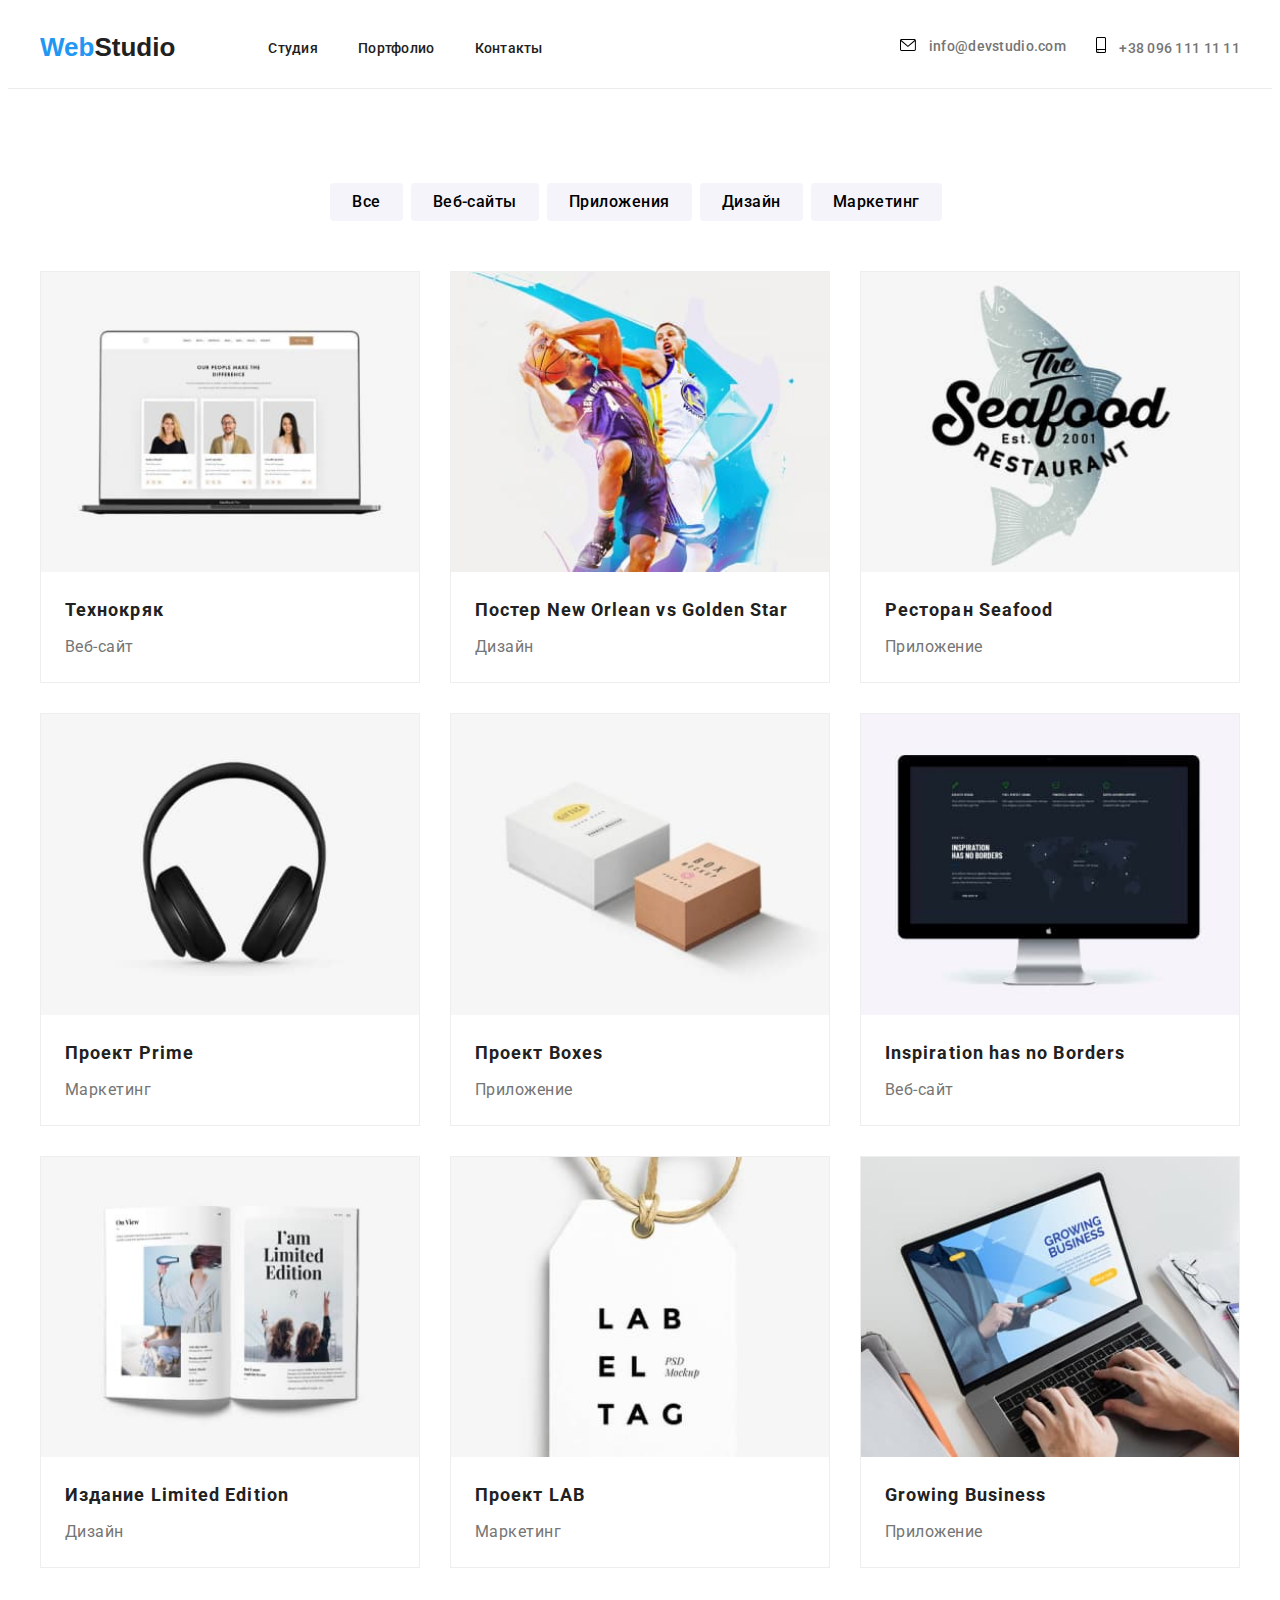
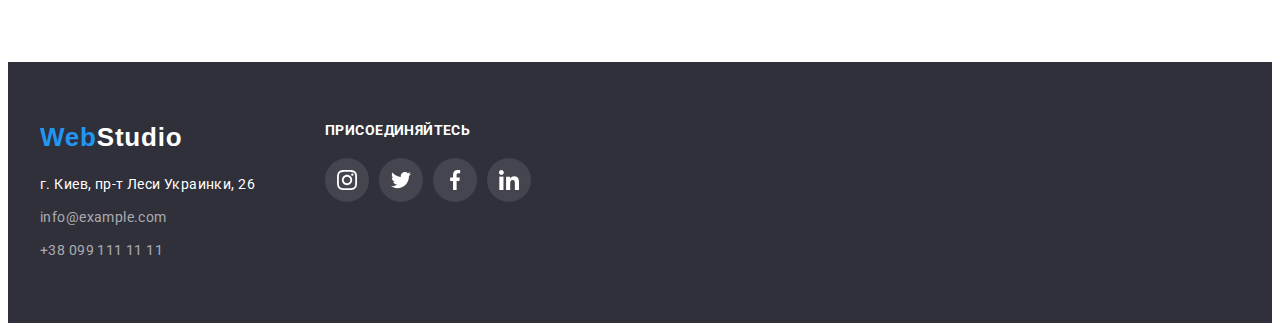
==== commit 7d56437b: "правки в footer" ====
--- a/portfolio.html
+++ b/portfolio.html
@@ -156,7 +156,7 @@
 
     <footer class="footer">
         <div class="container footer-address-network">
-            <div class="container container-logo">
+            <div class="container-logo">
                 <a href="/" class="footer-logo"><span class="footer-web" lang="en">Web</span>Studio</a>
                 <address class="footer-address">
                     <ul class="footer-list">
@@ -172,7 +172,7 @@
                     </ul>
                 </address>
             </div>
-            <div class="container footer-social-networks">
+            <div class="footer-social-networks">
                 <h3 class="footer-heading">присоединяйтесь</h3>
                 <ul class="footer-item-networks">
                     <li class="footer-social-networks">
--- a/css/style.css
+++ b/css/style.css
@@ -200,10 +200,6 @@
   margin-left: 30px;
 }
 
-.feature-item-icons:hover .feature-icons {
-  fill: var(--accent-color);
-}
-
 .feature-heading {
   font-weight: bold;
   font-size: 14px;
@@ -368,8 +364,8 @@
   fill: var(--accent-color);
 }
 
-.client-item:hover,
-.client-item:focus {
+.client-item-link:hover,
+.client-item-link:focus {
   border: 1px solid var(--accent-color);
 }
 
@@ -448,12 +444,15 @@
   letter-spacing: 0.03em;
   text-transform: uppercase;
   color: #ffffff;
-  margin-top: 12px;
   margin-bottom: 20px;
 }
 
 .footer-item-networks {
   display: flex;
+}
+
+.container-logo {
+  margin-right: 70px;
 }
 
 .footer-social-networks-link {
@@ -591,8 +590,8 @@
   display: block;
 }
 
-.portfolio-item:hover,
-.portfolio-item:focus {
+.portfolio-item-link:hover,
+.portfolio-item-link:focus {
   border: 1px solid #eeeeee;
   box-sizing: border-box;
   box-shadow: 0px 1px 1px rgba(0, 0, 0, 0.12), 0px 4px 4px rgba(0, 0, 0, 0.06),
